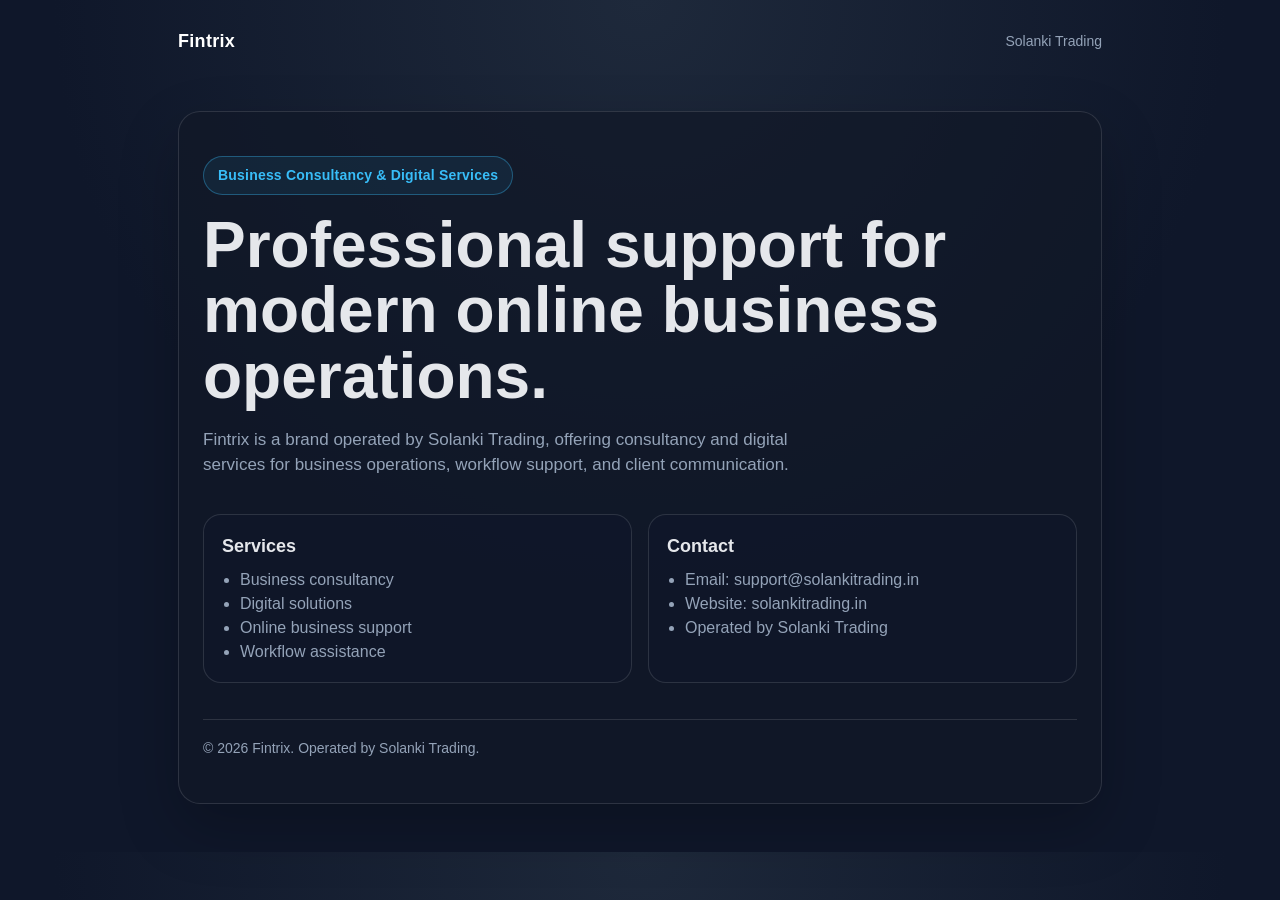
==== index.html @ 16632e5d "Add files via upload" ====
<!DOCTYPE html>
<html lang="en">
<head>
  <meta charset="UTF-8" />
  <meta name="viewport" content="width=device-width, initial-scale=1.0" />
  <title>Fintrix | Solanki Trading</title>
  <meta name="description" content="Fintrix is a business consultancy and digital services brand operated by Solanki Trading." />
  <style>
    :root {
      --bg: #0f172a;
      --card: #111827;
      --text: #e5e7eb;
      --muted: #94a3b8;
      --accent: #38bdf8;
      --border: rgba(255,255,255,0.12);
    }
    * { box-sizing: border-box; }
    body {
      margin: 0;
      font-family: Arial, Helvetica, sans-serif;
      background: radial-gradient(circle at top, #1e293b 0%, var(--bg) 55%);
      color: var(--text);
      line-height: 1.5;
    }
    .wrap {
      max-width: 960px;
      margin: 0 auto;
      padding: 28px 18px 48px;
    }
    .nav {
      display: flex;
      justify-content: space-between;
      align-items: center;
      margin-bottom: 56px;
      color: var(--muted);
      font-size: 14px;
    }
    .brand {
      font-size: 18px;
      font-weight: 700;
      color: #fff;
      letter-spacing: 0.3px;
    }
    .hero {
      display: grid;
      gap: 18px;
      padding: 44px 24px;
      border: 1px solid var(--border);
      border-radius: 22px;
      background: rgba(17,24,39,0.72);
      box-shadow: 0 24px 60px rgba(0,0,0,0.22);
    }
    h1 {
      margin: 0;
      font-size: clamp(36px, 7vw, 64px);
      line-height: 1.02;
    }
    .tag {
      display: inline-block;
      width: fit-content;
      padding: 8px 14px;
      border: 1px solid rgba(56,189,248,0.35);
      border-radius: 999px;
      color: var(--accent);
      background: rgba(56,189,248,0.08);
      font-size: 14px;
      font-weight: 700;
      letter-spacing: 0.2px;
    }
    p {
      margin: 0;
      color: var(--muted);
      font-size: 17px;
      max-width: 64ch;
    }
    .grid {
      display: grid;
      grid-template-columns: repeat(2, minmax(0, 1fr));
      gap: 16px;
      margin-top: 18px;
    }
    .card {
      border: 1px solid var(--border);
      border-radius: 18px;
      background: rgba(15,23,42,0.55);
      padding: 18px;
    }
    .card h2 {
      margin: 0 0 8px;
      font-size: 18px;
    }
    .card ul {
      margin: 0;
      padding-left: 18px;
      color: var(--muted);
    }
    .footer {
      margin-top: 18px;
      padding-top: 18px;
      color: var(--muted);
      font-size: 14px;
      border-top: 1px solid var(--border);
    }
    @media (max-width: 700px) {
      .grid { grid-template-columns: 1fr; }
      .hero { padding: 30px 18px; }
    }
  </style>
</head>
<body>
  <main class="wrap">
    <div class="nav">
      <div class="brand">Fintrix</div>
      <div>Solanki Trading</div>
    </div>

    <section class="hero">
      <span class="tag">Business Consultancy & Digital Services</span>
      <h1>Professional support for modern online business operations.</h1>
      <p>
        Fintrix is a brand operated by Solanki Trading, offering consultancy and digital services for business operations, workflow support, and client communication.
      </p>

      <div class="grid">
        <div class="card">
          <h2>Services</h2>
          <ul>
            <li>Business consultancy</li>
            <li>Digital solutions</li>
            <li>Online business support</li>
            <li>Workflow assistance</li>
          </ul>
        </div>
        <div class="card">
          <h2>Contact</h2>
          <ul>
            <li>Email: support@solankitrading.in</li>
            <li>Website: solankitrading.in</li>
            <li>Operated by Solanki Trading</li>
          </ul>
        </div>
      </div>

      <div class="footer">
        © 2026 Fintrix. Operated by Solanki Trading.
      </div>
    </section>
  </main>
</body>
</html>
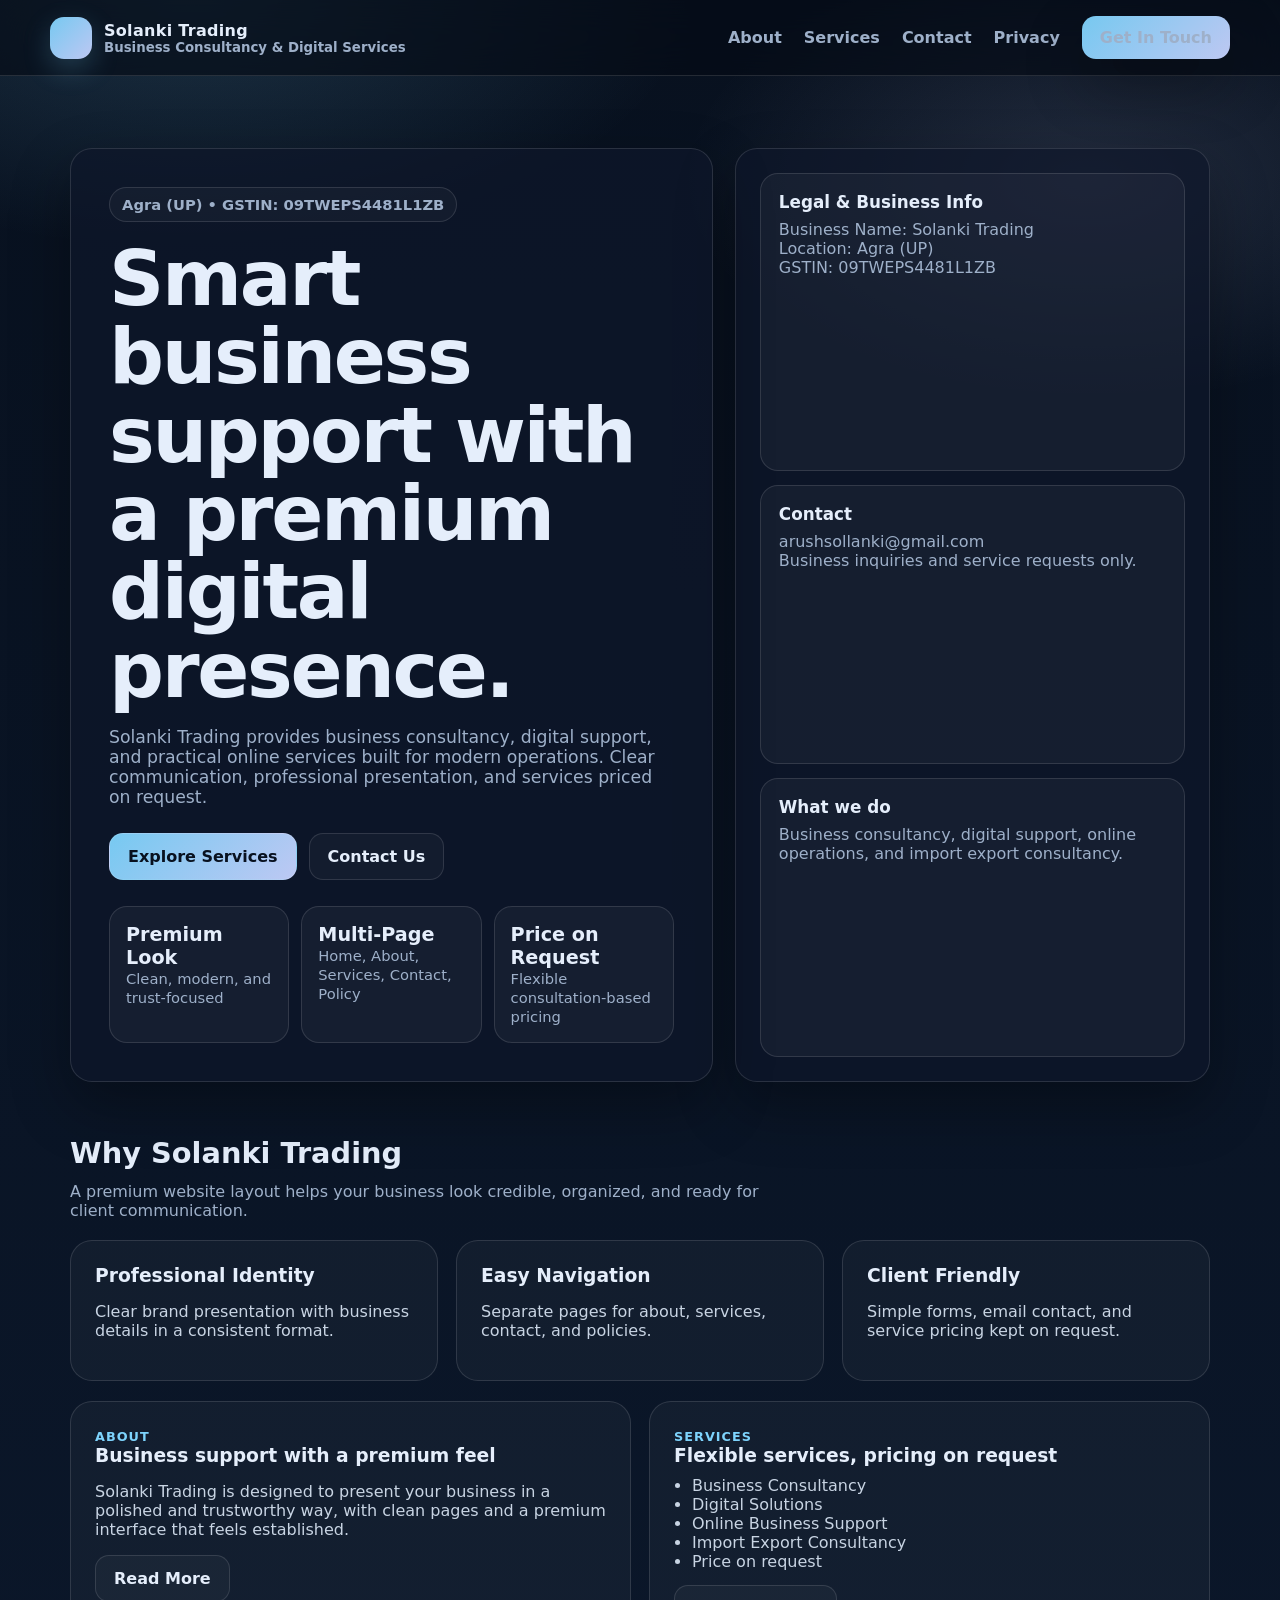
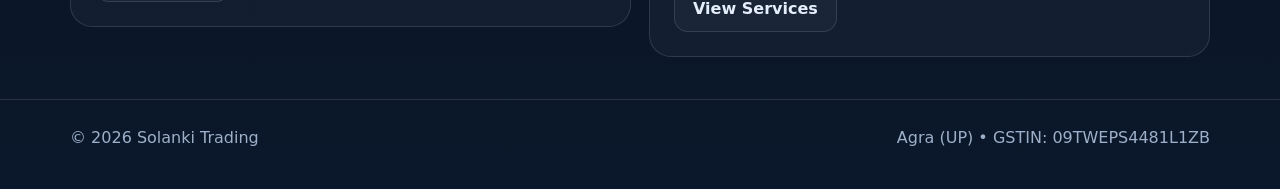
==== commit 6f8b7ad6: "Add files via upload" ====
--- a/index.html
+++ b/index.html
@@ -3,148 +3,124 @@
 <head>
   <meta charset="UTF-8" />
   <meta name="viewport" content="width=device-width, initial-scale=1.0" />
-  <title>Fintrix | Solanki Trading</title>
-  <meta name="description" content="Fintrix is a business consultancy and digital services brand operated by Solanki Trading." />
-  <style>
-    :root {
-      --bg: #0f172a;
-      --card: #111827;
-      --text: #e5e7eb;
-      --muted: #94a3b8;
-      --accent: #38bdf8;
-      --border: rgba(255,255,255,0.12);
-    }
-    * { box-sizing: border-box; }
-    body {
-      margin: 0;
-      font-family: Arial, Helvetica, sans-serif;
-      background: radial-gradient(circle at top, #1e293b 0%, var(--bg) 55%);
-      color: var(--text);
-      line-height: 1.5;
-    }
-    .wrap {
-      max-width: 960px;
-      margin: 0 auto;
-      padding: 28px 18px 48px;
-    }
-    .nav {
-      display: flex;
-      justify-content: space-between;
-      align-items: center;
-      margin-bottom: 56px;
-      color: var(--muted);
-      font-size: 14px;
-    }
-    .brand {
-      font-size: 18px;
-      font-weight: 700;
-      color: #fff;
-      letter-spacing: 0.3px;
-    }
-    .hero {
-      display: grid;
-      gap: 18px;
-      padding: 44px 24px;
-      border: 1px solid var(--border);
-      border-radius: 22px;
-      background: rgba(17,24,39,0.72);
-      box-shadow: 0 24px 60px rgba(0,0,0,0.22);
-    }
-    h1 {
-      margin: 0;
-      font-size: clamp(36px, 7vw, 64px);
-      line-height: 1.02;
-    }
-    .tag {
-      display: inline-block;
-      width: fit-content;
-      padding: 8px 14px;
-      border: 1px solid rgba(56,189,248,0.35);
-      border-radius: 999px;
-      color: var(--accent);
-      background: rgba(56,189,248,0.08);
-      font-size: 14px;
-      font-weight: 700;
-      letter-spacing: 0.2px;
-    }
-    p {
-      margin: 0;
-      color: var(--muted);
-      font-size: 17px;
-      max-width: 64ch;
-    }
-    .grid {
-      display: grid;
-      grid-template-columns: repeat(2, minmax(0, 1fr));
-      gap: 16px;
-      margin-top: 18px;
-    }
-    .card {
-      border: 1px solid var(--border);
-      border-radius: 18px;
-      background: rgba(15,23,42,0.55);
-      padding: 18px;
-    }
-    .card h2 {
-      margin: 0 0 8px;
-      font-size: 18px;
-    }
-    .card ul {
-      margin: 0;
-      padding-left: 18px;
-      color: var(--muted);
-    }
-    .footer {
-      margin-top: 18px;
-      padding-top: 18px;
-      color: var(--muted);
-      font-size: 14px;
-      border-top: 1px solid var(--border);
-    }
-    @media (max-width: 700px) {
-      .grid { grid-template-columns: 1fr; }
-      .hero { padding: 30px 18px; }
-    }
-  </style>
+  <title>Solanki Trading | Business Consultancy & Digital Services</title>
+  <meta name="description" content="Solanki Trading - premium business consultancy and digital services in Agra (UP)." />
+  <link rel="stylesheet" href="styles.css" />
 </head>
 <body>
+  <header class="nav">
+    <div class="wrap nav-inner">
+      <a class="brand" href="index.html">
+        <span class="mark"></span>
+        <span>
+          Solanki Trading
+          <small>Business Consultancy & Digital Services</small>
+        </span>
+      </a>
+      <nav class="menu">
+        <a href="about.html">About</a>
+        <a href="services.html">Services</a>
+        <a href="contact.html">Contact</a>
+        <a href="privacy.html">Privacy</a>
+        <a class="cta" href="contact.html">Get In Touch</a>
+      </nav>
+    </div>
+  </header>
+
   <main class="wrap">
-    <div class="nav">
-      <div class="brand">Fintrix</div>
-      <div>Solanki Trading</div>
-    </div>
+    <section class="hero">
+      <div class="hero-grid">
+        <div class="card hero-main">
+          <span class="badge">Agra (UP) • GSTIN: 09TWEPS4481L1ZB</span>
+          <h1>Smart business support with a premium digital presence.</h1>
+          <p class="lead">
+            Solanki Trading provides business consultancy, digital support, and practical online services
+            built for modern operations. Clear communication, professional presentation, and services priced on request.
+          </p>
+          <div class="actions">
+            <a class="btn primary" href="services.html">Explore Services</a>
+            <a class="btn secondary" href="contact.html">Contact Us</a>
+          </div>
 
-    <section class="hero">
-      <span class="tag">Business Consultancy & Digital Services</span>
-      <h1>Professional support for modern online business operations.</h1>
-      <p>
-        Fintrix is a brand operated by Solanki Trading, offering consultancy and digital services for business operations, workflow support, and client communication.
-      </p>
+          <div class="quick">
+            <div class="stat"><strong>Premium Look</strong><span>Clean, modern, and trust-focused</span></div>
+            <div class="stat"><strong>Multi-Page</strong><span>Home, About, Services, Contact, Policy</span></div>
+            <div class="stat"><strong>Price on Request</strong><span>Flexible consultation-based pricing</span></div>
+          </div>
+        </div>
 
-      <div class="grid">
-        <div class="card">
-          <h2>Services</h2>
-          <ul>
-            <li>Business consultancy</li>
-            <li>Digital solutions</li>
-            <li>Online business support</li>
-            <li>Workflow assistance</li>
-          </ul>
+        <aside class="card hero-side">
+          <div class="side-box">
+            <h3>Legal & Business Info</h3>
+            <p>Business Name: Solanki Trading</p>
+            <p>Location: Agra (UP)</p>
+            <p>GSTIN: 09TWEPS4481L1ZB</p>
+          </div>
+          <div class="side-box">
+            <h3>Contact</h3>
+            <p>arushsollanki@gmail.com</p>
+            <p>Business inquiries and service requests only.</p>
+          </div>
+          <div class="side-box">
+            <h3>What we do</h3>
+            <p>Business consultancy, digital support, online operations, and import export consultancy.</p>
+          </div>
+        </aside>
+      </div>
+    </section>
+
+    <section class="section">
+      <h2>Why Solanki Trading</h2>
+      <p class="sub">A premium website layout helps your business look credible, organized, and ready for client communication.</p>
+      <div class="grid cols-3">
+        <div class="panel">
+          <h3>Professional Identity</h3>
+          <p>Clear brand presentation with business details in a consistent format.</p>
         </div>
-        <div class="card">
-          <h2>Contact</h2>
-          <ul>
-            <li>Email: support@solankitrading.in</li>
-            <li>Website: solankitrading.in</li>
-            <li>Operated by Solanki Trading</li>
-          </ul>
+        <div class="panel">
+          <h3>Easy Navigation</h3>
+          <p>Separate pages for about, services, contact, and policies.</p>
+        </div>
+        <div class="panel">
+          <h3>Client Friendly</h3>
+          <p>Simple forms, email contact, and service pricing kept on request.</p>
         </div>
       </div>
+    </section>
 
-      <div class="footer">
-        © 2026 Fintrix. Operated by Solanki Trading.
+    <section class="section">
+      <div class="split">
+        <div class="panel">
+          <span class="kicker">About</span>
+          <h3>Business support with a premium feel</h3>
+          <p>
+            Solanki Trading is designed to present your business in a polished and trustworthy way,
+            with clean pages and a premium interface that feels established.
+          </p>
+          <a class="btn secondary" href="about.html">Read More</a>
+        </div>
+        <div class="panel">
+          <span class="kicker">Services</span>
+          <h3>Flexible services, pricing on request</h3>
+          <ul>
+            <li>Business Consultancy</li>
+            <li>Digital Solutions</li>
+            <li>Online Business Support</li>
+            <li>Import Export Consultancy</li>
+            <li>Price on request</li>
+          </ul>
+          <div style="margin-top:14px"><a class="btn secondary" href="services.html">View Services</a></div>
+        </div>
       </div>
     </section>
+
   </main>
+
+  <footer class="footer">
+    <div class="wrap footer-grid">
+      <div>© 2026 Solanki Trading</div>
+      <div>Agra (UP) • GSTIN: 09TWEPS4481L1ZB</div>
+    </div>
+  </footer>
 </body>
 </html>
--- a/styles.css
+++ b/styles.css
@@ -0,0 +1,188 @@
+:root{
+  --bg:#08111f;
+  --bg2:#0b172a;
+  --panel:rgba(15, 23, 42, .72);
+  --panel2:rgba(255,255,255,.05);
+  --text:#e5eefb;
+  --muted:#9eb0c9;
+  --line:rgba(255,255,255,.12);
+  --accent:#c7d2fe;
+  --accent2:#7dd3fc;
+  --shadow:0 24px 60px rgba(0,0,0,.32);
+  --radius:22px;
+}
+*{box-sizing:border-box}
+html{scroll-behavior:smooth}
+body{
+  margin:0;
+  font-family: Inter, ui-sans-serif, system-ui, -apple-system, BlinkMacSystemFont, "Segoe UI", sans-serif;
+  color:var(--text);
+  background:
+    radial-gradient(1000px 500px at 15% 0%, rgba(125, 211, 252, .16), transparent 50%),
+    radial-gradient(900px 500px at 85% 10%, rgba(199, 210, 254, .14), transparent 45%),
+    linear-gradient(180deg, var(--bg), var(--bg2));
+  min-height:100vh;
+}
+a{color:inherit; text-decoration:none}
+.wrap{max-width:1180px; margin:0 auto; padding:0 20px}
+.nav{
+  position:sticky; top:0; z-index:20;
+  backdrop-filter: blur(18px);
+  background:rgba(6,12,22,.65);
+  border-bottom:1px solid var(--line);
+}
+.nav-inner{
+  display:flex; align-items:center; justify-content:space-between;
+  padding:16px 0;
+}
+.brand{
+  display:flex; align-items:center; gap:12px; font-weight:800; letter-spacing:.3px;
+}
+.mark{
+  width:42px; height:42px; border-radius:14px;
+  background:linear-gradient(135deg, rgba(125,211,252,.95), rgba(199,210,254,.95));
+  box-shadow:0 10px 28px rgba(125,211,252,.22);
+}
+.brand small{display:block; color:var(--muted); font-weight:600; letter-spacing:0}
+.menu{display:flex; gap:22px; flex-wrap:wrap; align-items:center}
+.menu a{color:var(--muted); font-weight:600}
+.menu a:hover{color:var(--text)}
+.cta{
+  display:inline-flex; align-items:center; justify-content:center;
+  padding:12px 18px; border-radius:14px;
+  background:linear-gradient(135deg, rgba(125,211,252,.95), rgba(199,210,254,.95));
+  color:#08111f; font-weight:800; box-shadow:var(--shadow);
+}
+.hero{
+  padding:72px 0 34px;
+}
+.hero-grid{
+  display:grid; grid-template-columns:1.15fr .85fr; gap:22px; align-items:stretch;
+}
+.card{
+  background:var(--panel);
+  border:1px solid var(--line);
+  border-radius:var(--radius);
+  box-shadow:var(--shadow);
+}
+.hero-main{
+  padding:38px;
+  position:relative; overflow:hidden;
+}
+.badge{
+  display:inline-flex; gap:8px; align-items:center;
+  padding:8px 12px; border:1px solid var(--line); border-radius:999px;
+  color:var(--muted); background:rgba(255,255,255,.03);
+  font-size:.92rem; font-weight:600;
+}
+h1{
+  margin:18px 0 10px;
+  font-size:clamp(2.5rem, 6vw, 4.9rem);
+  line-height:1.02;
+  letter-spacing:-.03em;
+}
+.lead{
+  font-size:1.08rem; color:var(--muted); max-width:62ch;
+}
+.actions{display:flex; gap:12px; flex-wrap:wrap; margin-top:26px}
+.btn{
+  display:inline-flex; align-items:center; justify-content:center;
+  padding:13px 18px; border-radius:14px; font-weight:800;
+  border:1px solid var(--line);
+}
+.btn.primary{
+  background:linear-gradient(135deg, rgba(125,211,252,.95), rgba(199,210,254,.95));
+  color:#08111f;
+}
+.btn.secondary{background:rgba(255,255,255,.03); color:var(--text)}
+.quick{
+  margin-top:26px;
+  display:grid; grid-template-columns:repeat(3,1fr); gap:12px;
+}
+.stat{
+  background:rgba(255,255,255,.04);
+  border:1px solid var(--line);
+  border-radius:18px;
+  padding:16px;
+}
+.stat strong{display:block; font-size:1.2rem}
+.stat span{color:var(--muted); font-size:.92rem}
+.hero-side{
+  padding:24px;
+  display:grid; gap:14px;
+}
+.side-box{
+  padding:18px;
+  border-radius:18px;
+  background:rgba(255,255,255,.04);
+  border:1px solid var(--line);
+}
+.side-box h3{margin:0 0 8px; font-size:1.05rem}
+.side-box p{margin:0; color:var(--muted)}
+.section{
+  padding:20px 0 0;
+}
+.section h2{
+  font-size:1.8rem; margin:0 0 12px;
+}
+.section p.sub{
+  color:var(--muted); margin:0 0 20px; max-width:70ch;
+}
+.grid{
+  display:grid; gap:18px;
+}
+.grid.cols-3{grid-template-columns:repeat(3,1fr)}
+.grid.cols-2{grid-template-columns:repeat(2,1fr)}
+.panel{
+  padding:24px;
+  background:rgba(255,255,255,.035);
+  border:1px solid var(--line);
+  border-radius:var(--radius);
+}
+.panel h3{margin:0 0 10px}
+.panel p, .panel li{color:#c8d4e3}
+.panel ul{margin:0; padding-left:18px}
+.muted{color:var(--muted)}
+.split{
+  display:grid; grid-template-columns:1fr 1fr; gap:18px; align-items:start;
+}
+.form{
+  display:grid; gap:12px;
+}
+input, textarea, select{
+  width:100%;
+  padding:14px 15px;
+  border-radius:14px;
+  border:1px solid var(--line);
+  background:rgba(2,6,23,.55);
+  color:var(--text);
+  font:inherit;
+}
+textarea{min-height:150px; resize:vertical}
+.footer{
+  margin-top:42px;
+  padding:28px 0 42px;
+  border-top:1px solid var(--line);
+  color:var(--muted);
+}
+.footer-grid{
+  display:flex; justify-content:space-between; gap:14px; flex-wrap:wrap; align-items:center;
+}
+.page-title{
+  padding:40px 0 8px;
+}
+.kicker{color:var(--accent2); font-weight:700; letter-spacing:.08em; text-transform:uppercase; font-size:.8rem}
+hr.sep{
+  border:none; border-top:1px solid var(--line); margin:18px 0;
+}
+.note{
+  padding:14px 16px;
+  border-left:3px solid rgba(125,211,252,.85);
+  background:rgba(125,211,252,.08);
+  border-radius:12px;
+  color:#d9e7f7;
+}
+@media (max-width: 900px){
+  .hero-grid, .split, .grid.cols-3, .grid.cols-2, .quick{grid-template-columns:1fr}
+  .nav-inner{gap:14px; align-items:flex-start; flex-direction:column}
+}
